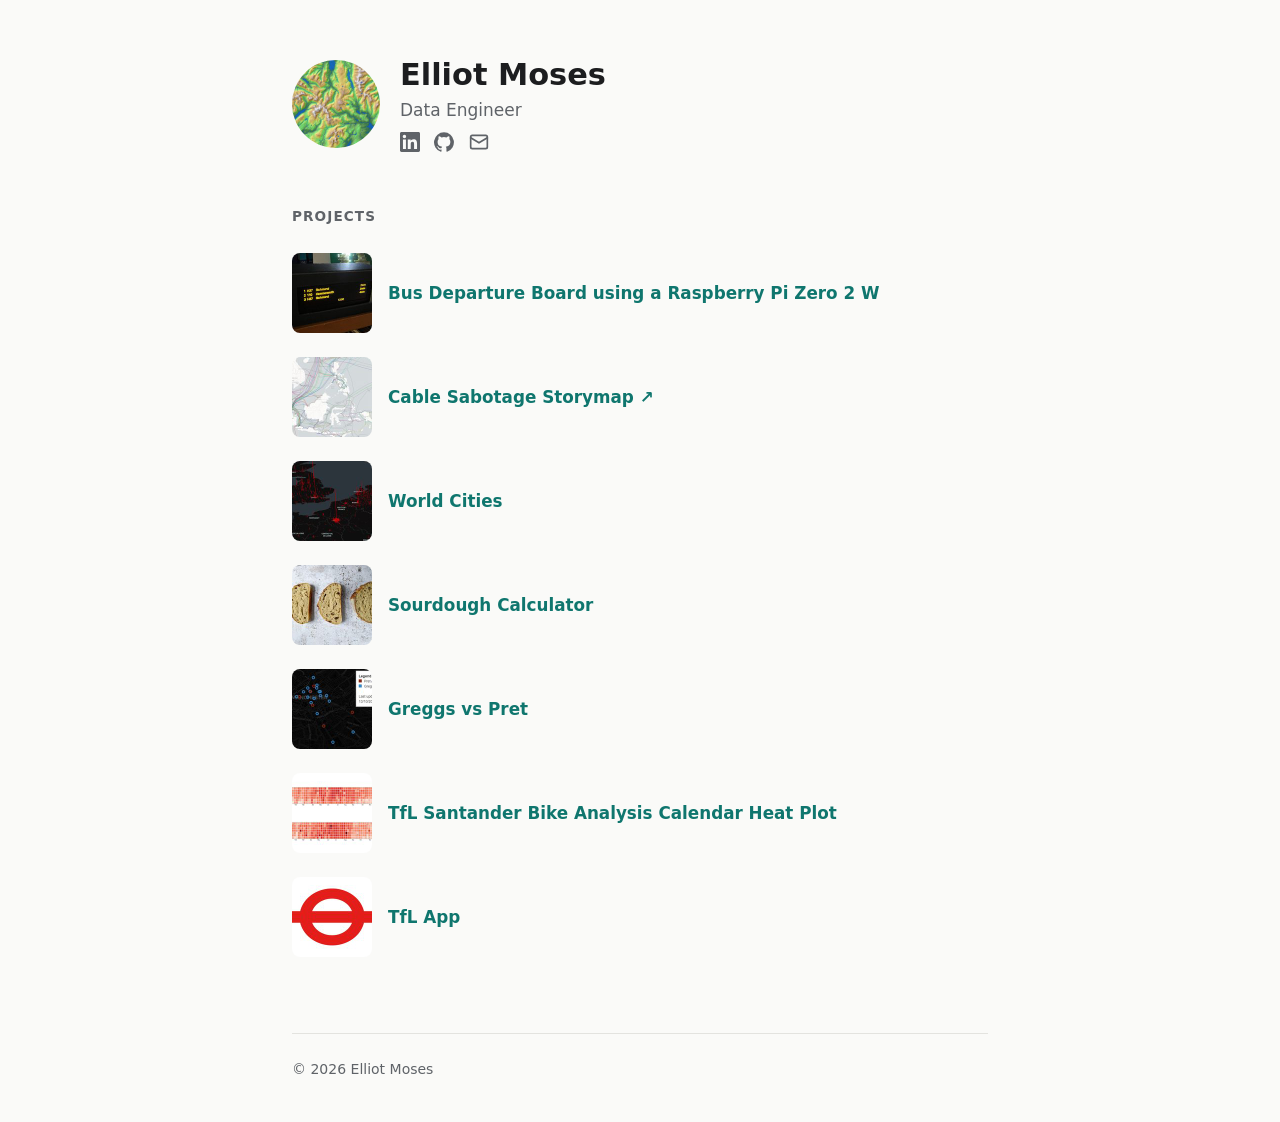
==== index.html @ 04ddfbe8 "website redesign with claude" ====
<!DOCTYPE html>
<html lang="en">
<head>
	<meta charset="utf-8">
	<meta name="viewport" content="width=device-width, initial-scale=1">
	<title>Elliot Moses</title>
	<meta name="description" content="Elliot Moses, Data Engineer: projects in spatial data, mapping and transport.">
	<link rel="stylesheet" href="style.css">
</head>
<body>

	<header class="intro">
		<div class="intro-top">
			<img class="avatar" src="images/avatar.jpg" alt="">
			<div>
				<h1>Elliot Moses</h1>
				<p class="role">Data Engineer</p>
				<ul class="icons">
					<li><a href="https://www.linkedin.com/in/elliot-moses-478712169/" aria-label="LinkedIn" title="LinkedIn"><svg viewBox="0 0 24 24" fill="currentColor" aria-hidden="true"><path d="M20.45 20.45h-3.56v-5.57c0-1.33-.02-3.04-1.85-3.04-1.85 0-2.14 1.45-2.14 2.94v5.67H9.35V9h3.41v1.56h.05c.48-.9 1.64-1.85 3.37-1.85 3.6 0 4.27 2.37 4.27 5.46v6.28zM5.34 7.43a2.06 2.06 0 1 1 0-4.13 2.06 2.06 0 0 1 0 4.13zM7.12 20.45H3.56V9h3.56v11.45zM22.22 0H1.77C.79 0 0 .77 0 1.73v20.54C0 23.23.79 24 1.77 24h20.45c.98 0 1.78-.77 1.78-1.73V1.73C24 .77 23.2 0 22.22 0z"/></svg></a></li>
					<li><a href="https://github.com/elrhmo/" aria-label="GitHub" title="GitHub"><svg viewBox="0 0 24 24" fill="currentColor" aria-hidden="true"><path d="M12 .3a12 12 0 0 0-3.8 23.38c.6.12.83-.26.83-.57L9 21.07c-3.34.72-4.04-1.61-4.04-1.61-.55-1.39-1.34-1.76-1.34-1.76-1.08-.74.09-.73.09-.73 1.2.09 1.84 1.24 1.84 1.24 1.07 1.83 2.8 1.3 3.49 1 .1-.78.42-1.31.76-1.61-2.67-.3-5.47-1.33-5.47-5.93 0-1.31.47-2.38 1.24-3.22-.14-.3-.54-1.52.1-3.18 0 0 1-.32 3.3 1.23a11.5 11.5 0 0 1 6 0c2.28-1.55 3.29-1.23 3.29-1.23.64 1.66.24 2.88.12 3.18a4.65 4.65 0 0 1 1.23 3.22c0 4.61-2.8 5.63-5.48 5.92.42.36.81 1.1.81 2.22l-.01 3.29c0 .31.2.69.82.57A12 12 0 0 0 12 .3"/></svg></a></li>
					<li><a href="mailto:elliotmoses8@gmail.com" aria-label="Email" title="elliotmoses8@gmail.com"><svg viewBox="0 0 24 24" fill="none" stroke="currentColor" stroke-width="2" stroke-linecap="round" stroke-linejoin="round" aria-hidden="true"><rect x="2" y="4" width="20" height="16" rx="2"/><path d="m22 7-10 6L2 7"/></svg></a></li>
				</ul>
			</div>
		</div>
	</header>

	<main>
		<h2 class="section-title">Projects</h2>

		<ul class="projects">
			<li>
				<a href="projects/bus-departure-board/">
					<img src="projects/bus-departure-board/thumb.jpg" alt="">
					<div>
						<h3>Bus Departure Board using a Raspberry Pi Zero 2 W</h3>
					</div>
				</a>
			</li>
			<li>
				<a href="https://elrhmo.github.io/subsea-cable-sabotage-leaflet-storymap/">
					<img src="images/storymap-thumb.jpg" alt="">
					<div>
						<h3>Cable Sabotage Storymap ↗</h3>
					</div>
				</a>
			</li>
			<li>
				<a href="projects/world-cities/">
					<img src="projects/world-cities/thumb.jpg" alt="">
					<div>
						<h3>World Cities</h3>
					</div>
				</a>
			</li>
			<li>
				<a href="projects/sourdough-calculator/">
					<img src="projects/sourdough-calculator/thumb.jpg" alt="">
					<div>
						<h3>Sourdough Calculator</h3>
					</div>
				</a>
			</li>
			<li>
				<a href="projects/greggs-vs-pret/">
					<img src="projects/greggs-vs-pret/thumb.jpg" alt="">
					<div>
						<h3>Greggs vs Pret</h3>
					</div>
				</a>
			</li>
			<li>
				<a href="projects/santander-bike-heatmap/">
					<img src="projects/santander-bike-heatmap/thumb.jpg" alt="">
					<div>
						<h3>TfL Santander Bike Analysis Calendar Heat Plot</h3>
					</div>
				</a>
			</li>
			<li>
				<a href="projects/tfl-arrivals/">
					<img src="projects/tfl-arrivals/thumb.jpg" alt="">
					<div>
						<h3>TfL App</h3>
					</div>
				</a>
			</li>
		</ul>
	</main>

	<footer class="site-footer">
		&copy; 2026 Elliot Moses
	</footer>

</body>
</html>
---- style.css ----
/* Elliot Moses — site styles */

:root {
  --bg: #fafaf8;
  --text: #1c1d1f;
  --muted: #5f6368;
  --border: #e3e3df;
  --surface: #f0f0ec;
  --accent: #0f766e;
  --accent-hover: #0b5a54;
  color-scheme: light;
}

@media (prefers-color-scheme: dark) {
  :root {
    --bg: #151716;
    --text: #e6e7e5;
    --muted: #9ea3a6;
    --border: #2c302e;
    --surface: #1f2221;
    --accent: #5cc8bd;
    --accent-hover: #8adcd3;
    color-scheme: dark;
  }
}

*,
*::before,
*::after {
  box-sizing: border-box;
}

body {
  margin: 0 auto;
  max-width: 46rem;
  padding: 0 1.25rem;
  background: var(--bg);
  color: var(--text);
  font-family: system-ui, -apple-system, "Segoe UI", Roboto, "Helvetica Neue", Arial, sans-serif;
  font-size: 1.0625rem;
  line-height: 1.65;
}

a {
  color: var(--accent);
  text-underline-offset: 0.15em;
}

a:hover {
  color: var(--accent-hover);
}

h1,
h2,
h3 {
  line-height: 1.25;
}

img {
  max-width: 100%;
  height: auto;
}

hr {
  border: 0;
  border-top: 1px solid var(--border);
  margin: 2rem 0;
}

code {
  background: var(--surface);
  padding: 0.1em 0.35em;
  border-radius: 4px;
  font-size: 0.9em;
}

/* Social icons */

.icons {
  display: flex;
  gap: 0.9rem;
  list-style: none;
  margin: 0;
  padding: 0;
}

.icons a {
  display: block;
  color: var(--muted);
}

.icons a:hover {
  color: var(--accent);
}

.icons svg {
  display: block;
  width: 1.25rem;
  height: 1.25rem;
}

/* Slim header (project pages) */

.site-header {
  display: flex;
  align-items: center;
  justify-content: space-between;
  gap: 1rem;
  padding: 1.25rem 0;
  border-bottom: 1px solid var(--border);
}

.site-header .name {
  color: var(--text);
  font-weight: 600;
  text-decoration: none;
}

.site-header .name:hover {
  color: var(--accent);
}

/* Home intro */

.intro {
  padding: 3.5rem 0 1rem;
}

.intro-top {
  display: flex;
  align-items: center;
  gap: 1.25rem;
}

.avatar {
  width: 88px;
  height: 88px;
  border-radius: 50%;
  flex-shrink: 0;
}

.intro h1 {
  margin: 0;
  font-size: 1.9rem;
}

.intro .role {
  margin: 0.15rem 0 0.5rem;
  color: var(--muted);
}

/* Section headings */

.section-title {
  margin: 2.5rem 0 1rem;
  font-size: 0.85rem;
  font-weight: 600;
  letter-spacing: 0.08em;
  text-transform: uppercase;
  color: var(--muted);
}

/* Project list */

.projects {
  list-style: none;
  margin: 0;
  padding: 0;
}

.projects a {
  display: flex;
  align-items: center;
  gap: 1rem;
  margin: 0 -0.75rem;
  padding: 0.75rem;
  border-radius: 10px;
  color: inherit;
  text-decoration: none;
}

.projects a:hover {
  background: var(--surface);
}

.projects img {
  width: 80px;
  height: 80px;
  border-radius: 8px;
  flex-shrink: 0;
  object-fit: cover;
}

.projects h3 {
  margin: 0;
  font-size: 1.05rem;
  color: var(--accent);
}

.projects a:hover h3 {
  color: var(--accent-hover);
}

.projects p {
  margin: 0.2rem 0 0;
  color: var(--muted);
  font-size: 0.95rem;
  line-height: 1.5;
}

/* Project pages */

.back {
  display: inline-block;
  margin-top: 2rem;
  font-size: 0.95rem;
}

.project h1 {
  margin: 0.75rem 0 1.5rem;
  font-size: 2rem;
}

.project figure {
  margin-block: 2rem;
  margin-inline: 0;
}

.project figure img {
  display: block;
  border-radius: 8px;
}

.project figcaption {
  margin-top: 0.5rem;
  color: var(--muted);
  font-size: 0.9rem;
}

.embed {
  display: block;
  width: 100%;
  aspect-ratio: 4 / 3;
  border: 1px solid var(--border);
  border-radius: 8px;
}

/* Break out of the text column for maps and embeds */
.project .wide {
  width: min(64rem, 100vw - 2.5rem);
  margin-left: 50%;
  transform: translateX(-50%);
}

#map {
  height: 420px;
  margin-block: 2rem;
  border: 1px solid var(--border);
  border-radius: 8px;
}

.arrivals {
  margin: 0.5rem 0 1.25rem;
  font-size: 0.95rem;
}

.note,
.references {
  color: var(--muted);
  font-size: 0.9rem;
}

.references p {
  overflow-wrap: anywhere;
}

/* Forms and buttons (apps) */

button,
input {
  font: inherit;
}

button {
  padding: 0.5rem 1rem;
  border: 0;
  border-radius: 6px;
  background: var(--accent);
  color: var(--bg);
  cursor: pointer;
}

button:hover {
  background: var(--accent-hover);
}

input {
  width: 100%;
  max-width: 16rem;
  padding: 0.45rem 0.6rem;
  border: 1px solid var(--border);
  border-radius: 6px;
  background: var(--bg);
  color: var(--text);
}

details {
  margin: 0.75rem 0;
  padding: 0.75rem 1rem;
  border: 1px solid var(--border);
  border-radius: 8px;
}

summary {
  font-weight: 600;
  cursor: pointer;
}

/* Footer */

.site-footer {
  margin-top: 4rem;
  padding: 1.5rem 0 2.5rem;
  border-top: 1px solid var(--border);
  color: var(--muted);
  font-size: 0.875rem;
}
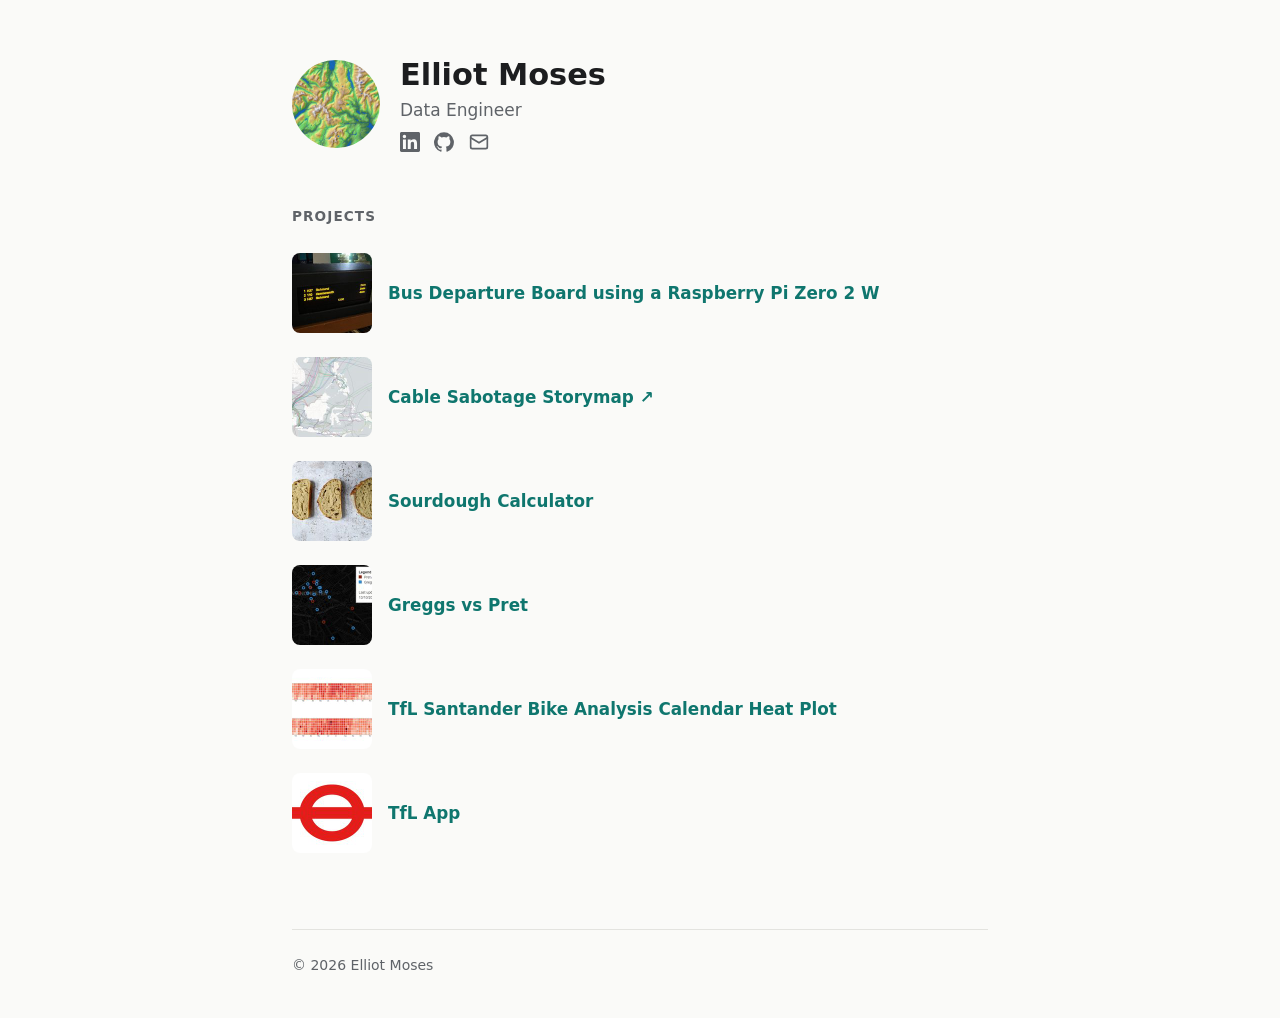
==== commit 3e826602: "Removed world cities project and updated readme" ====
--- a/index.html
+++ b/index.html
@@ -45,14 +45,6 @@
 				</a>
 			</li>
 			<li>
-				<a href="projects/world-cities/">
-					<img src="projects/world-cities/thumb.jpg" alt="">
-					<div>
-						<h3>World Cities</h3>
-					</div>
-				</a>
-			</li>
-			<li>
 				<a href="projects/sourdough-calculator/">
 					<img src="projects/sourdough-calculator/thumb.jpg" alt="">
 					<div>
